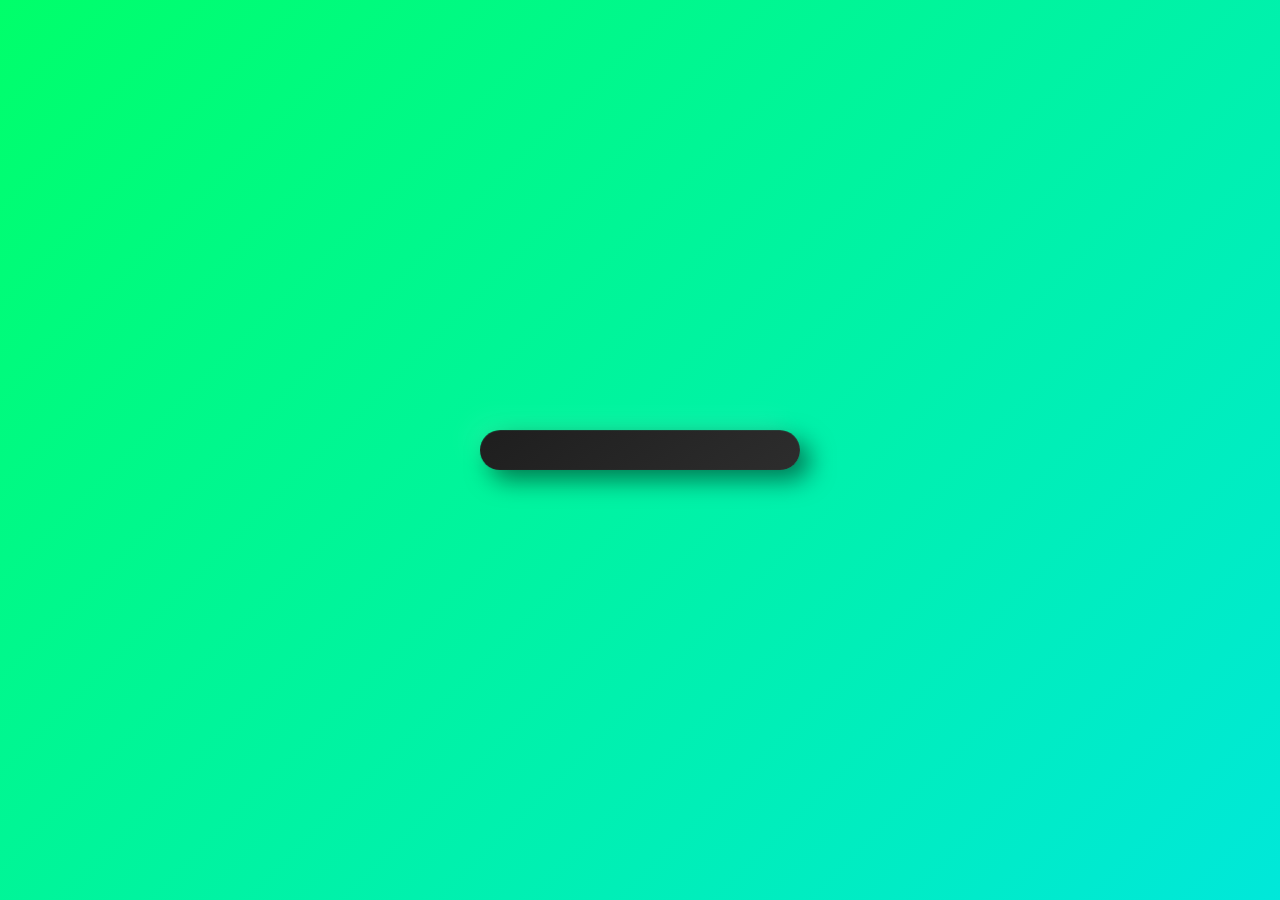
==== CodeAlpha_Calculator/index.html @ 4e14b2d1 "feat(calc): add calculator wrapper and chassis container" ====
<!DOCTYPE html>
<html lang="en">
<head>
    <meta charset="UTF-8">
    <title>Talking Calculator</title>
    <meta name="viewport" content="width=device-width, initial-scale=1.0">
    <!-- my stylesheet -->
    <link rel="stylesheet" href="style.css">
</head>

<body>

    <div class="calculator">
        

        
    </div>

    <script src="script.js"></script>
</body>
</html>
---- CodeAlpha_Calculator/style.css ----
/* a pinch of reset */
*{
    box-sizing:border-box;
    margin:0;
    padding:0;
}

/* animated gradient background */
body{
    height:100vh;
    display:flex;
    align-items:center;
    justify-content:center;
    font-family:'Segoe UI',Tahoma,sans-serif;
    background: linear-gradient(-45deg,#7f00ff,#e100ff,#00e0ff,#00ff6a);
    background-size:400% 400%;
    animation: bgMove 15s ease infinite;
}

/* slow color shift animation */
@keyframes bgMove{
    0%{background-position:0% 50%;}
    50%{background-position:100% 50%;}
    100%{background-position:0% 50%;}
}

/* calculator body with fake 3D look */
.calculator{
    width:320px;
    background:linear-gradient(145deg,#1e1e1e,#2d2d2d);
    padding:20px;
    border-radius:20px;
    box-shadow: 10px 10px 25px rgba(0,0,0,0.5),
                -10px -10px 25px rgba(255,255,255,0.08);
    transform: perspective(800px) rotateX(5deg);
    transition: transform .4s ease;
}
.calculator:hover{
    transform: perspective(800px) rotateX(0deg) translateY(-5px);
}

/* glowing digital display */
.display{
    background:#05081a;
    color:#36ff8f;
    height:60px;
    line-height:60px;
    text-align:right;
    font-size:2rem;
    padding:0 10px;
    border-radius:8px;
    margin-bottom:18px;
    text-shadow:0 0 8px #36ff8f;
    box-shadow: inset 0 0 10px #000, 0 0 15px rgba(54,255,143,0.4);
}

/* buttons grid */
.buttons{
    display:grid;
    grid-template-columns: repeat(4,1fr);
    gap:10px;
}

/* 3D button styling */
button{
    height:60px;
    font-size:1.2rem;
    border:none;
    border-radius:10px;
    background:linear-gradient(145deg,#3a3a3a,#2d2d2d);
    color:#fff;
    cursor:pointer;
    box-shadow:6px 6px 12px rgba(0,0,0,0.5),
               -4px -4px 10px rgba(255,255,255,0.05);
    transition: all .2s ease;
}
button:hover{
    transform:translateY(-4px);
    box-shadow:8px 8px 16px rgba(0,0,0,0.6),
               -4px -4px 10px rgba(255,255,255,0.08);
}
button:active{
    transform:translateY(2px);
    box-shadow:inset 4px 4px 8px rgba(0,0,0,0.6),
               inset -4px -4px 8px rgba(255,255,255,0.05);
}

/* special colors */
.operator{
    background:linear-gradient(145deg,#fe9241,#ffb366);
}
.equal{
    background:linear-gradient(145deg,#2979ff,#00d4ff);
    grid-column:span 2;
}
.clear{
    background:linear-gradient(145deg,#d11a2a,#ff334c);
}

/* slight glowing hover for special buttons */
.operator:hover,.equal:hover,.clear:hover{
    filter:brightness(1.15);
}
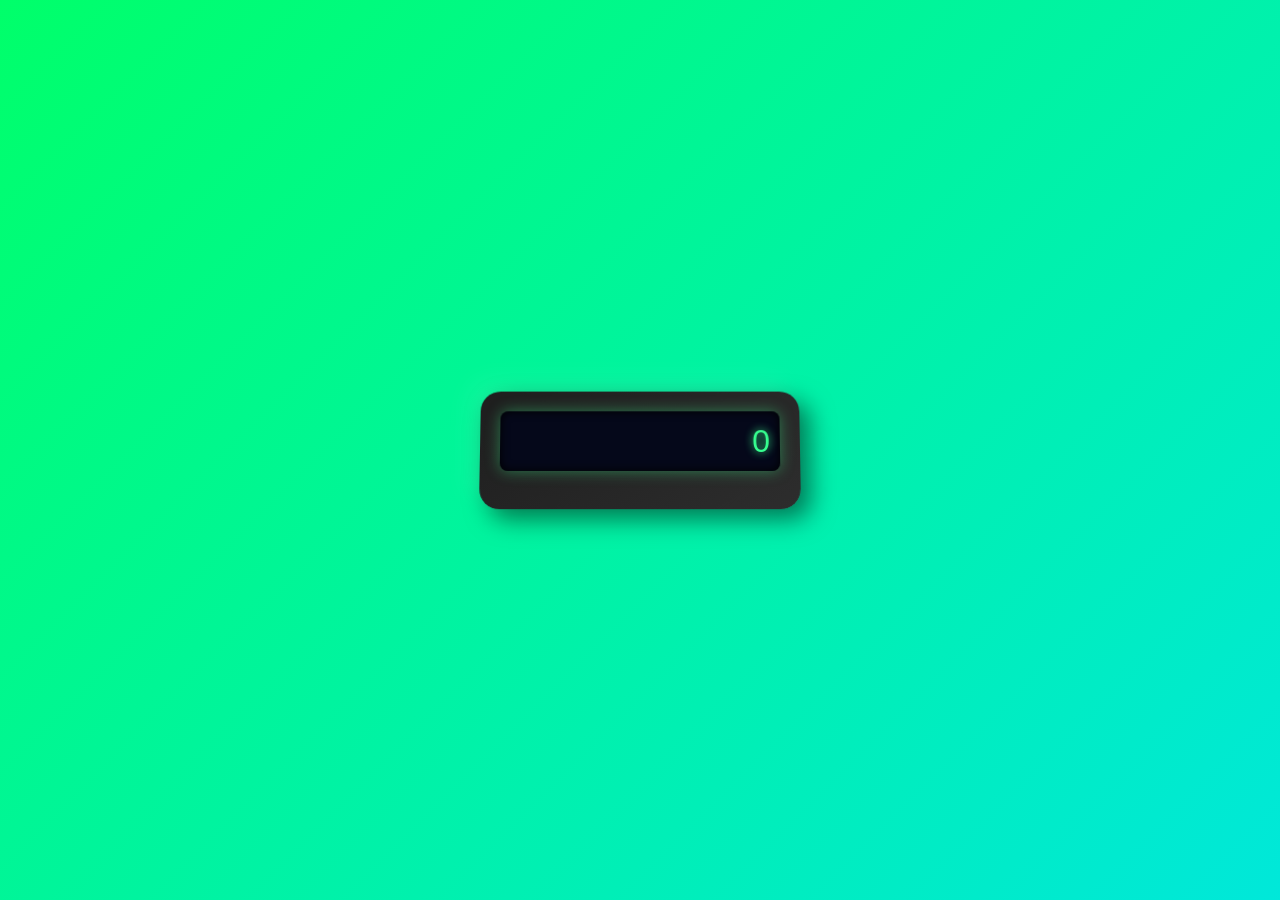
==== commit 49867ae6: "feat(calc): add digital screen display and buttons container element" ====
--- a/CodeAlpha_Calculator/index.html
+++ b/CodeAlpha_Calculator/index.html
@@ -11,9 +11,10 @@
 <body>
 
     <div class="calculator">
-        
+        <div class="display" id="display">0</div>
 
-        
+        <div class="buttons">
+        </div>
     </div>
 
     <script src="script.js"></script>
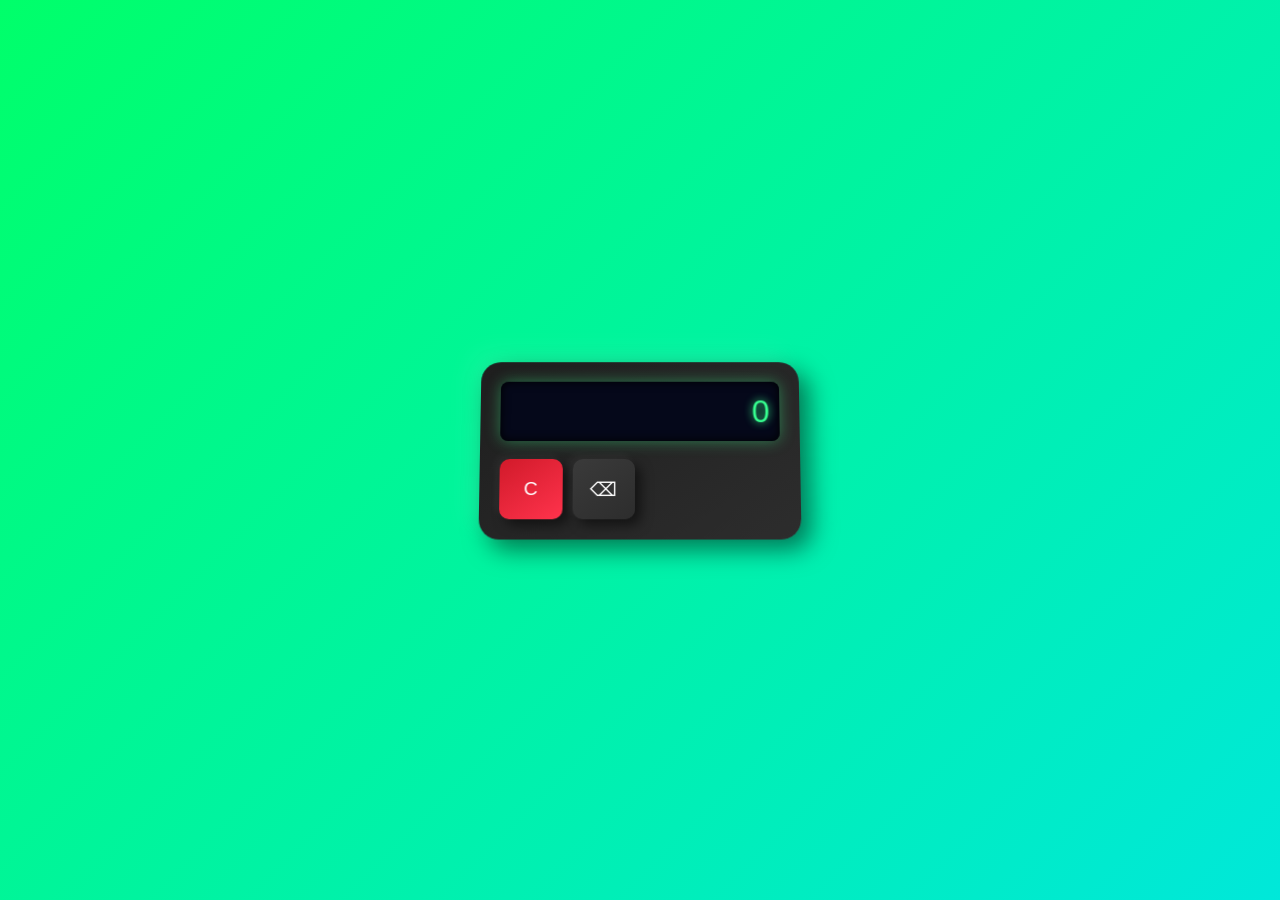
==== commit 7fcfed94: "feat(calc): add clear and backspace control buttons" ====
--- a/CodeAlpha_Calculator/index.html
+++ b/CodeAlpha_Calculator/index.html
@@ -14,6 +14,9 @@
         <div class="display" id="display">0</div>
 
         <div class="buttons">
+            <button class="clear" id="clear">C</button>
+            <button id="backspace">&#x232B;</button>
+            
         </div>
     </div>
 
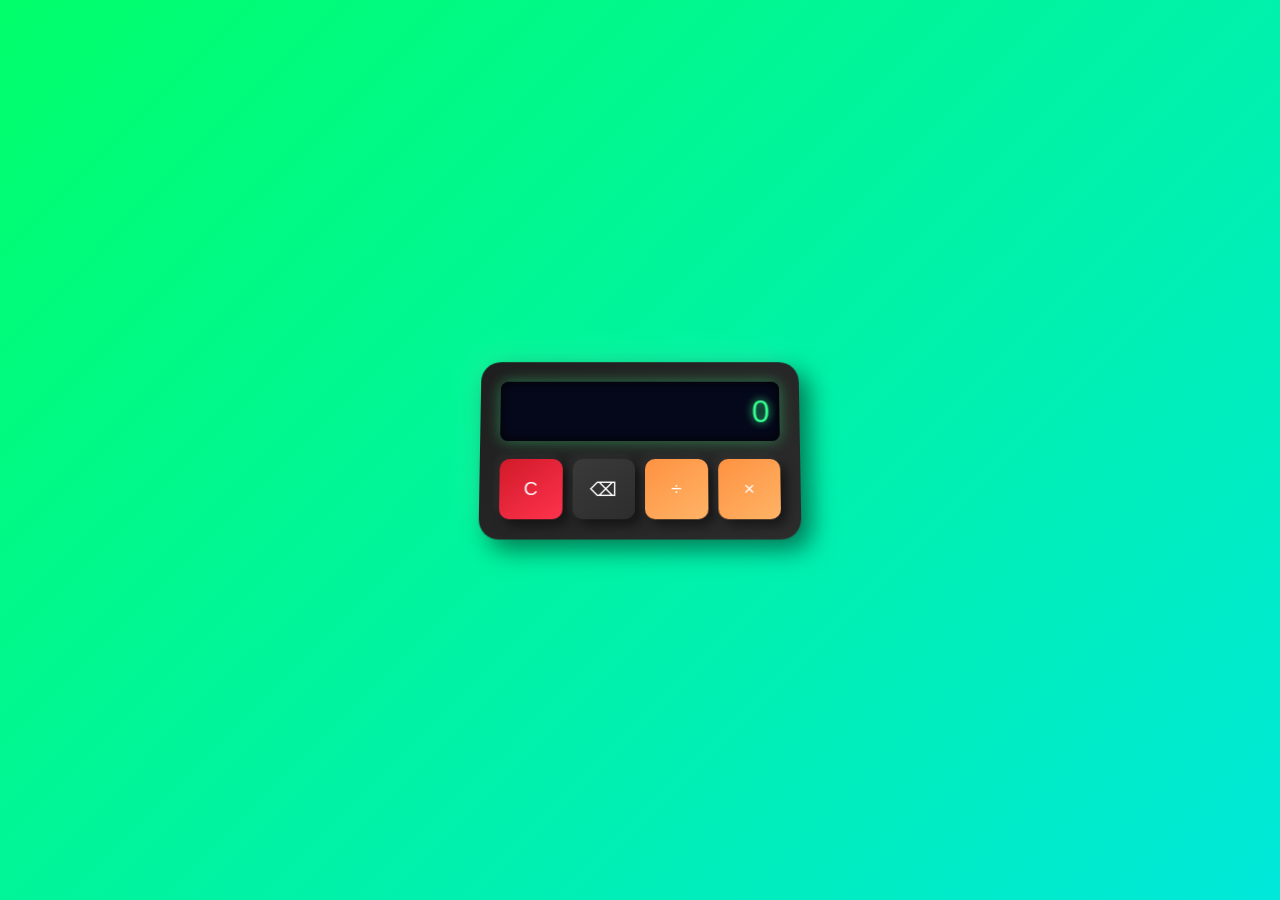
==== commit 6aa46afa: "feat(calc): add division and multiplication operator buttons" ====
--- a/CodeAlpha_Calculator/index.html
+++ b/CodeAlpha_Calculator/index.html
@@ -16,7 +16,8 @@
         <div class="buttons">
             <button class="clear" id="clear">C</button>
             <button id="backspace">&#x232B;</button>
-            
+            <button class="operator">&#xF7;</button>
+            <button class="operator">&#xD7;</button>
         </div>
     </div>
 
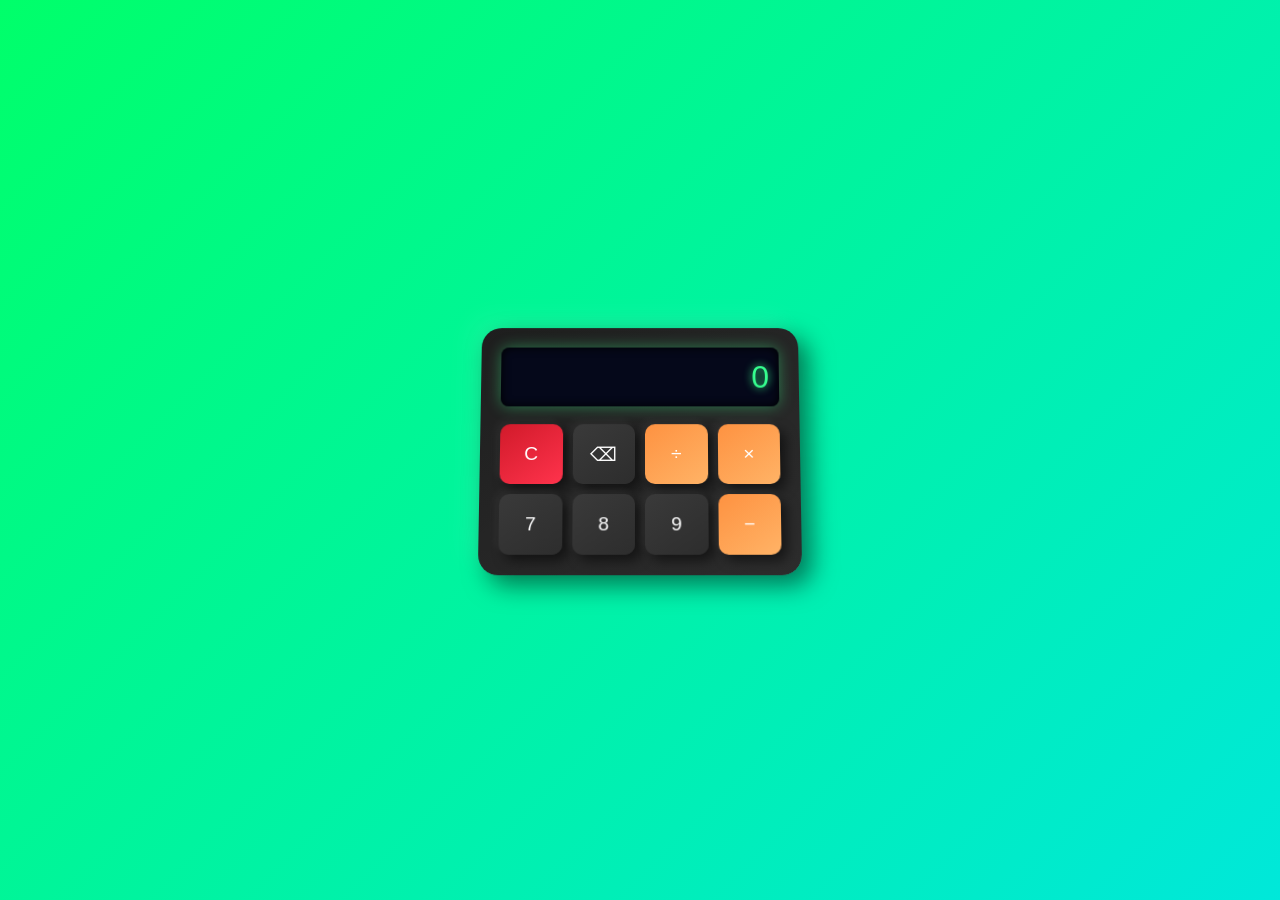
==== commit 02d74b68: "feat(calc): add digit buttons 7-9 and minus operator" ====
--- a/CodeAlpha_Calculator/index.html
+++ b/CodeAlpha_Calculator/index.html
@@ -18,6 +18,11 @@
             <button id="backspace">&#x232B;</button>
             <button class="operator">&#xF7;</button>
             <button class="operator">&#xD7;</button>
+
+            <button>7</button>
+            <button>8</button>
+            <button>9</button>
+            <button class="operator">&#x2212;</button>
         </div>
     </div>
 
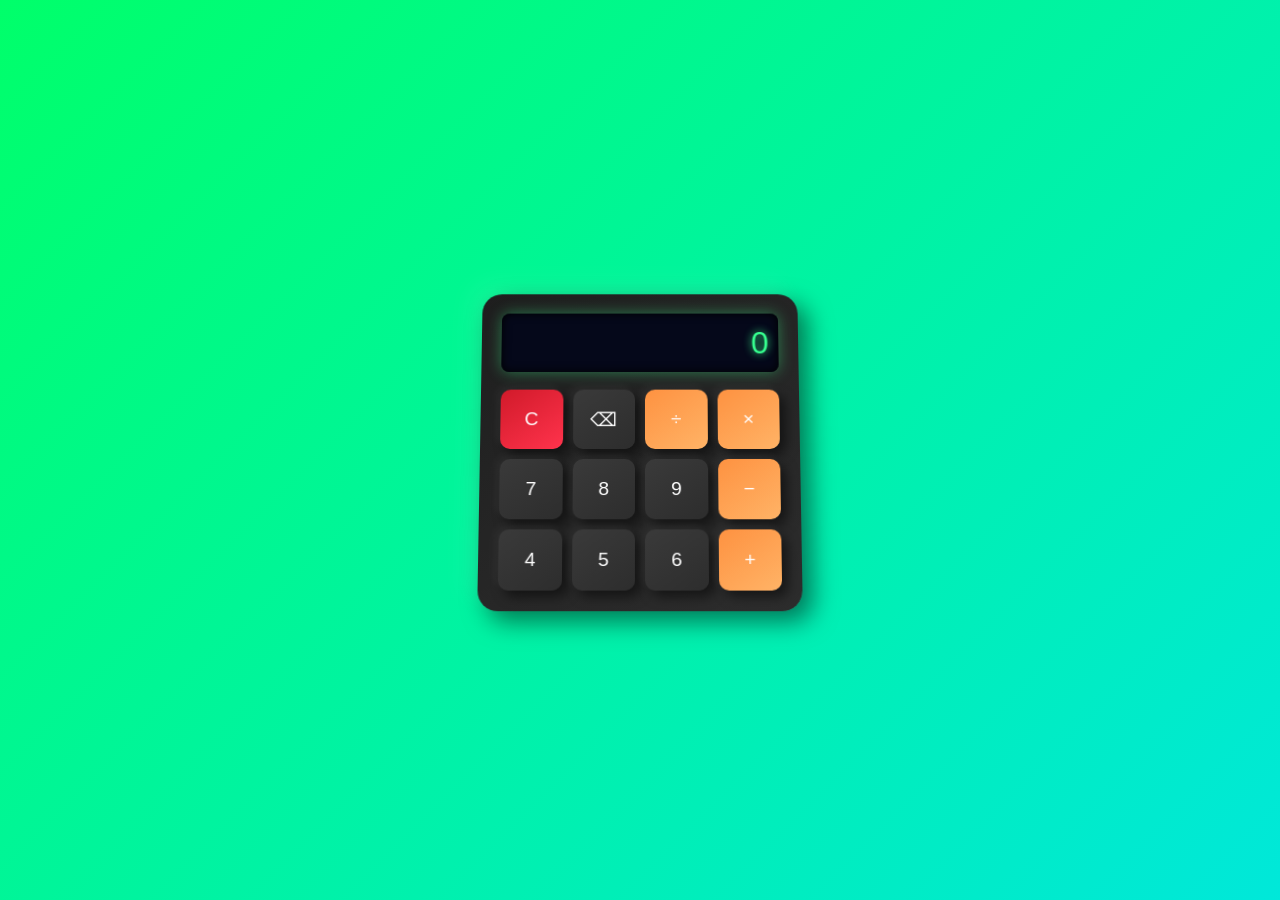
==== commit 829551dc: "feat(calc): add digit buttons 4-6 and plus operator" ====
--- a/CodeAlpha_Calculator/index.html
+++ b/CodeAlpha_Calculator/index.html
@@ -23,6 +23,11 @@
             <button>8</button>
             <button>9</button>
             <button class="operator">&#x2212;</button>
+
+            <button>4</button>
+            <button>5</button>
+            <button>6</button>
+            <button class="operator">+</button>
         </div>
     </div>
 
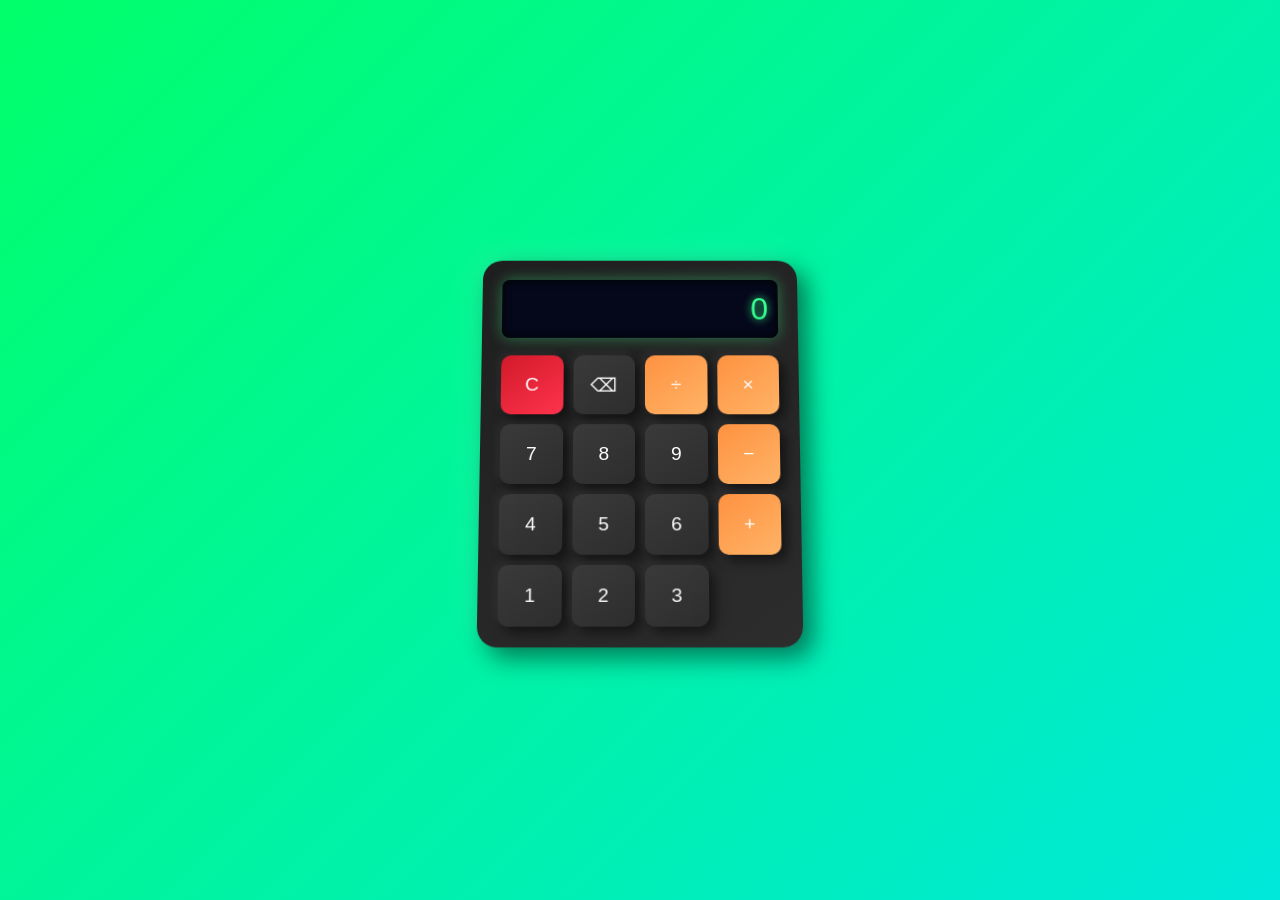
==== commit 1ea98942: "feat(calc): add numeric digit buttons 1 to 3" ====
--- a/CodeAlpha_Calculator/index.html
+++ b/CodeAlpha_Calculator/index.html
@@ -28,6 +28,11 @@
             <button>5</button>
             <button>6</button>
             <button class="operator">+</button>
+
+            <button>1</button>
+            <button>2</button>
+            <button>3</button>
+            
         </div>
     </div>
 
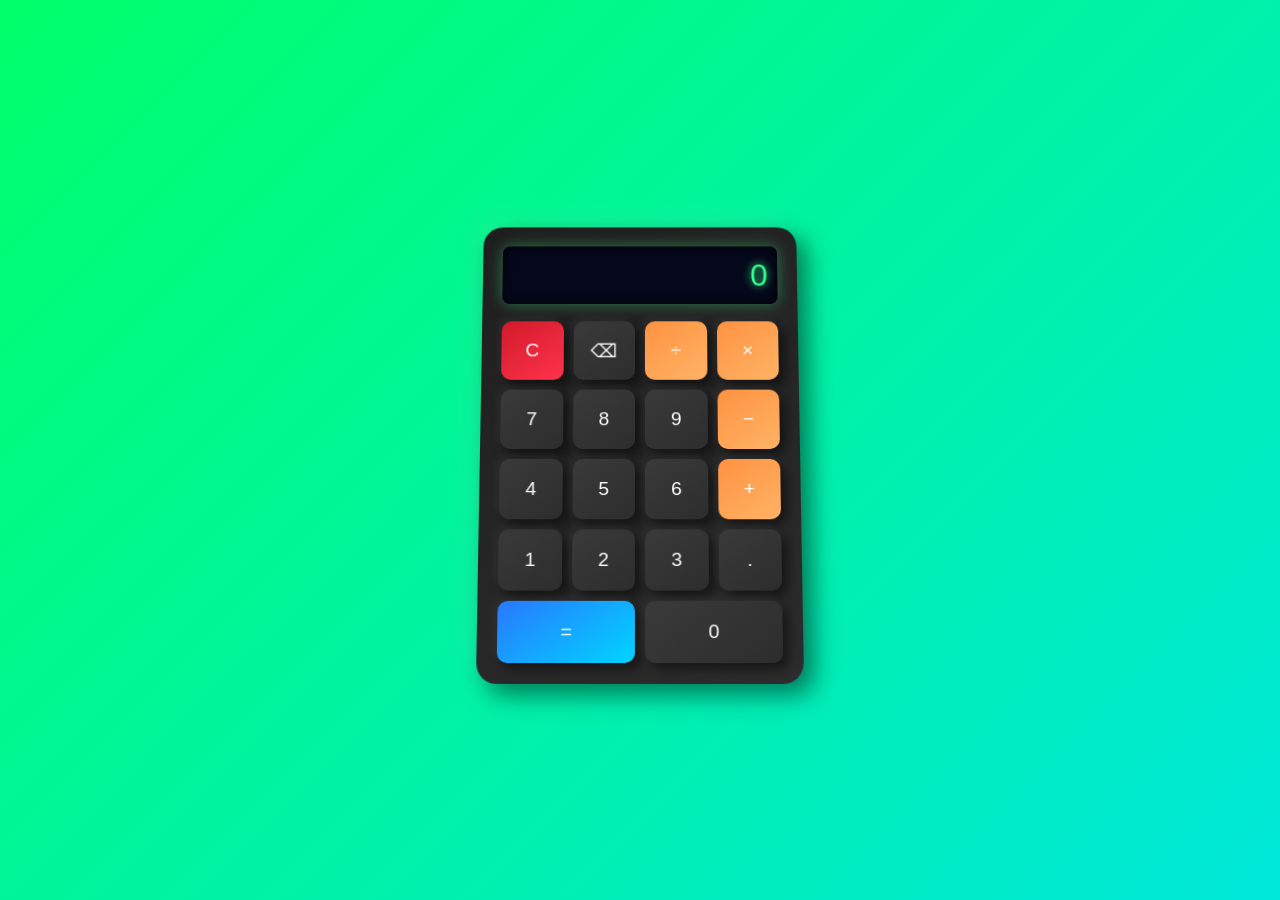
==== commit 75fd81b9: "feat(calc): add decimal point, zero, and equals buttons" ====
--- a/CodeAlpha_Calculator/index.html
+++ b/CodeAlpha_Calculator/index.html
@@ -32,7 +32,10 @@
             <button>1</button>
             <button>2</button>
             <button>3</button>
-            
+            <button>.</button>
+            <button class="equal">=</button>
+
+            <button style="grid-column: span 2;">0</button>
         </div>
     </div>
 
